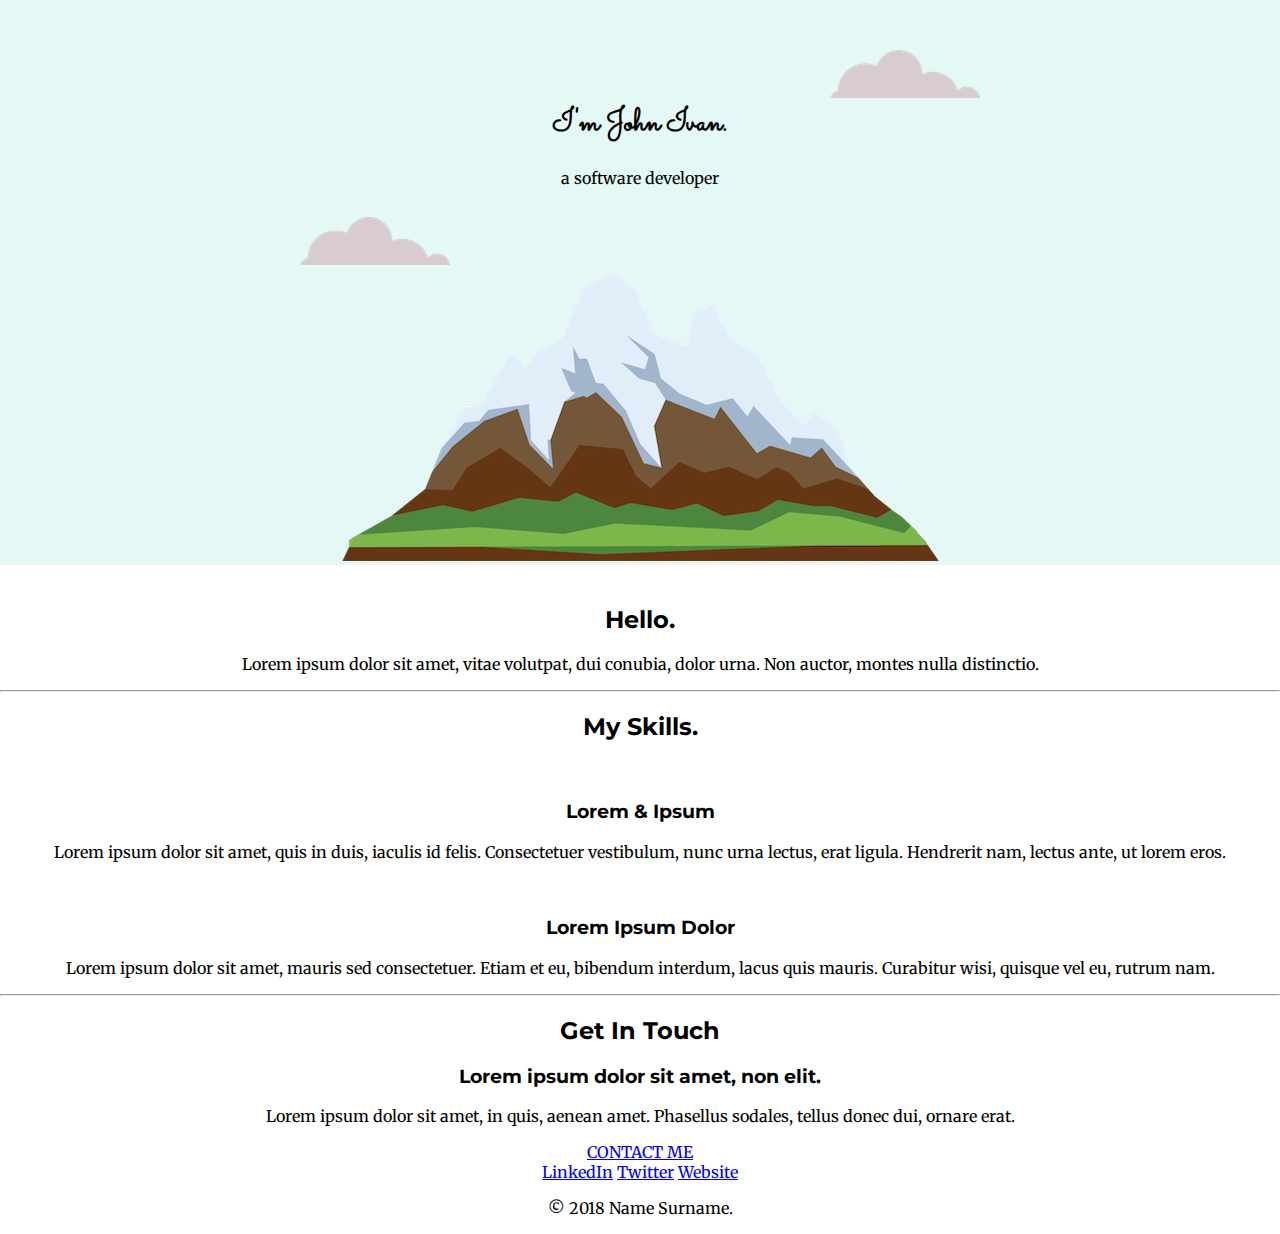
==== index.html @ 3b771c4a "Add Base HTML" ====
<!DOCTYPE html>
<html lang="en">
  <head>
    <meta charset="UTF-8" />
    <meta name="viewport" content="width=device-width, initial-scale=1.0" />
    <title>John Ivan Puayap</title>
    <link rel="stylesheet" href="css/styles.css" />
    <link rel="icon" href="icon.ico" />
    <link rel="preconnect" href="https://fonts.googleapis.com" />
    <link rel="preconnect" href="https://fonts.gstatic.com" crossorigin />
    <link
      href="https://fonts.googleapis.com/css2?family=Merriweather&family=Montserrat&family=Sacramento&display=swap"
      rel="stylesheet"
    />
  </head>
  <body>
    <div class="top-container">
      <img class="top-cloud" src="/images/cloud.png" alt="An art of a cloud" />

      <h1>I'm John Ivan.</h1>
      <p>a software developer</p>
      <img
        class="bottom-cloud"
        src="/images/cloud.png"
        alt="An art of a cloud"
      />
      <img src="/images/mountain.png" alt="An art of a mountain" />
    </div>
    <div class="middle-container">
      <div class="profile">
        <img src="" alt="" />
        <h2>Hello.</h2>
        <p>
          Lorem ipsum dolor sit amet, vitae volutpat, dui conubia, dolor urna.
          Non auctor, montes nulla distinctio.
        </p>
      </div>
      <hr />
      <div class="skills">
        <h2>My Skills.</h2>
        <div class="skill-row">
          <img class="" src="" alt="" />
          <h3>Lorem & Ipsum</h3>
          <p>
            Lorem ipsum dolor sit amet, quis in duis, iaculis id felis.
            Consectetuer vestibulum, nunc urna lectus, erat ligula. Hendrerit
            nam, lectus ante, ut lorem eros.
          </p>
        </div>
        <div class="skill-row">
          <img class="" src="" alt="" />
          <h3>Lorem Ipsum Dolor</h3>
          <p>
            Lorem ipsum dolor sit amet, mauris sed consectetuer. Etiam et eu,
            bibendum interdum, lacus quis mauris. Curabitur wisi, quisque vel
            eu, rutrum nam.
          </p>
        </div>
      </div>
      <hr />
      <div class="contact-me">
        <h2>Get In Touch</h2>
        <h3>Lorem ipsum dolor sit amet, non elit.</h3>
        <p>
          Lorem ipsum dolor sit amet, in quis, aenean amet. Phasellus sodales,
          tellus donec dui, ornare erat.
        </p>
        <a class="btn" href="mailto:name@email.com">CONTACT ME</a>
      </div>
    </div>

    <div class="bottom-container">
      <a class="footer-link" href="https://www.linkedin.com/">LinkedIn</a>
      <a class="footer-link" href="https://twitter.com/">Twitter</a>
      <a class="footer-link" href="https://www.appbrewery.co/">Website</a>
      <p>© 2018 Name Surname.</p>
    </div>
  </body>
</html>
---- css/styles.css ----
body {
  margin: 0;
  text-align: center;
  font-family: "Merriweather", serif;
}

h1 {
  margin-top: 0%;
  font-family: "Sacramento", cursive;
}

h2,
h3 {
  font-family: "Montserrat", sans-serif;
}

.top-cloud {
  position: absolute;
  top: 50px;
  right: 300px;
}

.bottom-cloud {
  position: absolute;
  left: 300px;
  bottom: 300px;
}

.top-container {
  background-color: #e4f9f5;
  padding-top: 100px;
  position: relative;
}
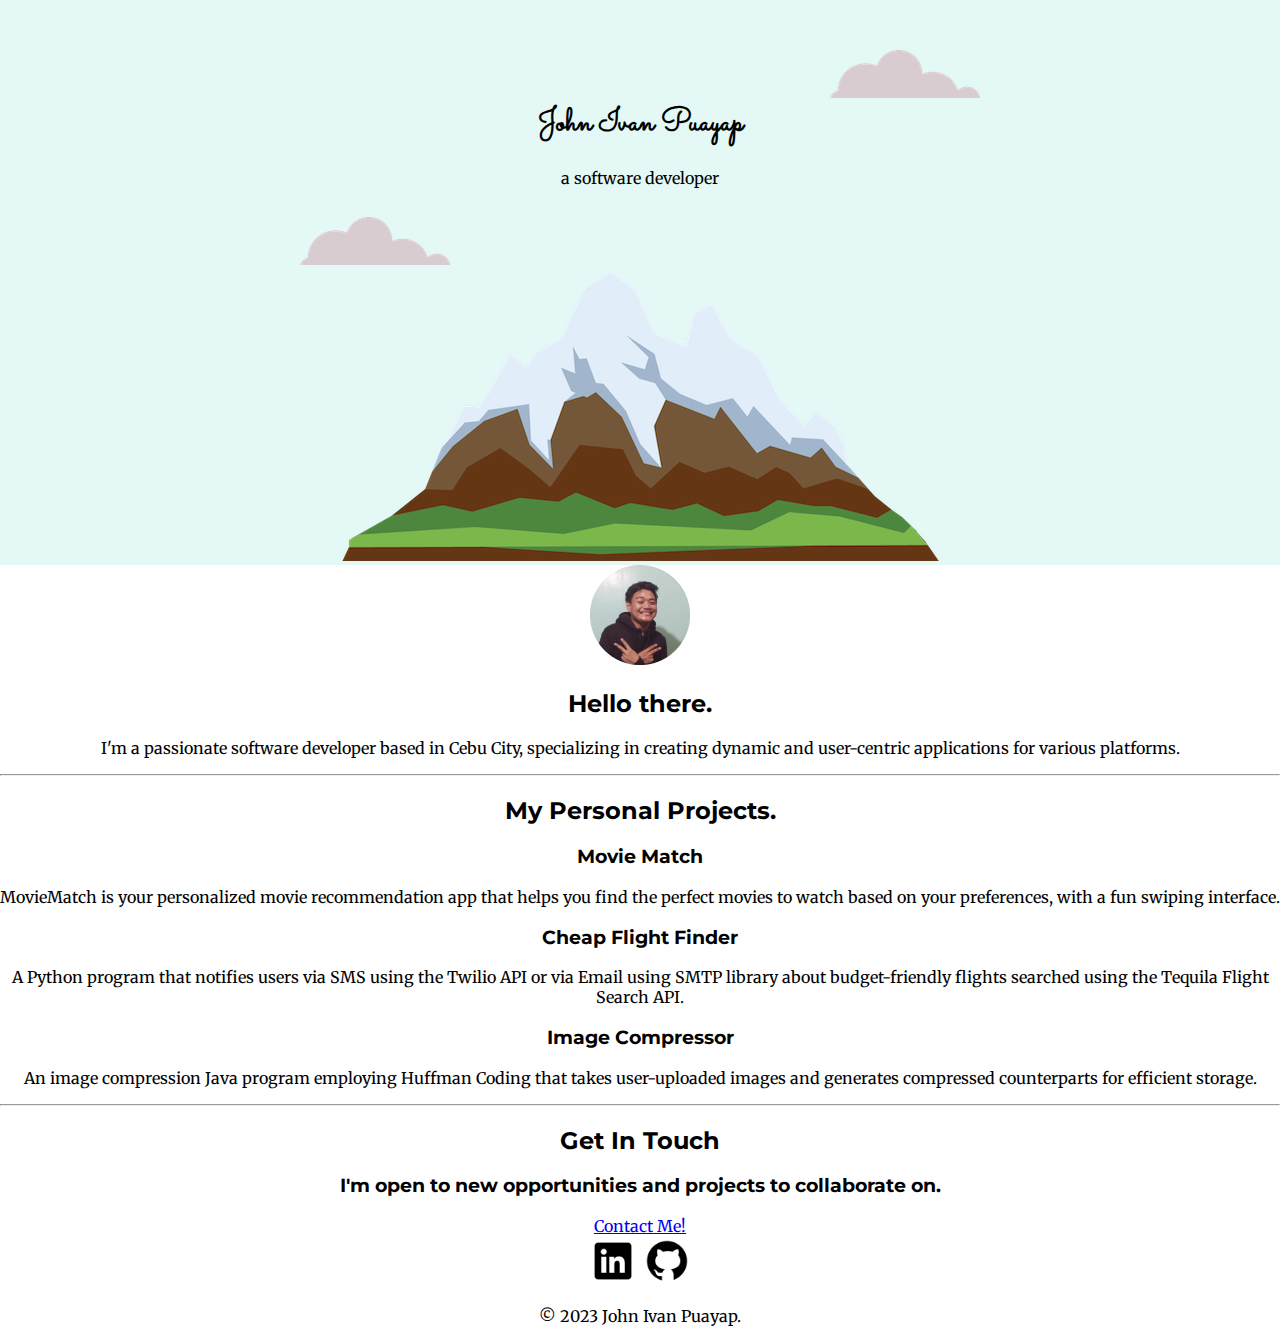
==== commit 83d0b4ab: "Add Details and Images" ====
--- a/index.html
+++ b/index.html
@@ -5,7 +5,7 @@
     <meta name="viewport" content="width=device-width, initial-scale=1.0" />
     <title>John Ivan Puayap</title>
     <link rel="stylesheet" href="css/styles.css" />
-    <link rel="icon" href="icon.ico" />
+    <link rel="icon" href="images/icon.co" />
     <link rel="preconnect" href="https://fonts.googleapis.com" />
     <link rel="preconnect" href="https://fonts.gstatic.com" crossorigin />
     <link
@@ -15,65 +15,80 @@
   </head>
   <body>
     <div class="top-container">
-      <img class="top-cloud" src="/images/cloud.png" alt="An art of a cloud" />
+      <img class="top-cloud" src="images/cloud.png" alt="An art of a cloud" />
 
-      <h1>I'm John Ivan.</h1>
+      <h1>John Ivan Puayap</h1>
       <p>a software developer</p>
       <img
         class="bottom-cloud"
-        src="/images/cloud.png"
+        src="images/cloud.png"
         alt="An art of a cloud"
       />
-      <img src="/images/mountain.png" alt="An art of a mountain" />
+      <img src="images/mountain.png" alt="An art of a mountain" />
     </div>
     <div class="middle-container">
       <div class="profile">
-        <img src="" alt="" />
-        <h2>Hello.</h2>
+        <img src="images/john ivan.png" alt="" width="100" height="100" />
+        <h2>Hello there.</h2>
         <p>
-          Lorem ipsum dolor sit amet, vitae volutpat, dui conubia, dolor urna.
-          Non auctor, montes nulla distinctio.
+          I'm a passionate software developer based in Cebu City, specializing
+          in creating dynamic and user-centric applications for various
+          platforms.
         </p>
       </div>
       <hr />
-      <div class="skills">
-        <h2>My Skills.</h2>
-        <div class="skill-row">
-          <img class="" src="" alt="" />
-          <h3>Lorem & Ipsum</h3>
+      <div class="project">
+        <h2>My Personal Projects.</h2>
+        <div class="project-row">
+          <h3>Movie Match</h3>
           <p>
-            Lorem ipsum dolor sit amet, quis in duis, iaculis id felis.
-            Consectetuer vestibulum, nunc urna lectus, erat ligula. Hendrerit
-            nam, lectus ante, ut lorem eros.
+            MovieMatch is your personalized movie recommendation app that helps
+            you find the perfect movies to watch based on your preferences, with
+            a fun swiping interface.
           </p>
         </div>
-        <div class="skill-row">
-          <img class="" src="" alt="" />
-          <h3>Lorem Ipsum Dolor</h3>
+        <div class="project-row">
+          <h3>Cheap Flight Finder</h3>
           <p>
-            Lorem ipsum dolor sit amet, mauris sed consectetuer. Etiam et eu,
-            bibendum interdum, lacus quis mauris. Curabitur wisi, quisque vel
-            eu, rutrum nam.
+            A Python program that notifies users via SMS using the Twilio API or
+            via Email using SMTP library about budget-friendly flights searched
+            using the Tequila Flight Search API.
+          </p>
+        </div>
+        <div class="project-row">
+          <h3>Image Compressor</h3>
+          <p>
+            An image compression Java program employing Huffman Coding that
+            takes user-uploaded images and generates compressed counterparts for
+            efficient storage.
           </p>
         </div>
       </div>
       <hr />
       <div class="contact-me">
         <h2>Get In Touch</h2>
-        <h3>Lorem ipsum dolor sit amet, non elit.</h3>
-        <p>
-          Lorem ipsum dolor sit amet, in quis, aenean amet. Phasellus sodales,
-          tellus donec dui, ornare erat.
-        </p>
-        <a class="btn" href="mailto:name@email.com">CONTACT ME</a>
+        <h3>I'm open to new opportunities and projects to collaborate on.</h3>
+        <a class="btn" href="mailto:johnivanpuayap@gmail.com">Contact Me!</a>
       </div>
     </div>
 
     <div class="bottom-container">
-      <a class="footer-link" href="https://www.linkedin.com/">LinkedIn</a>
-      <a class="footer-link" href="https://twitter.com/">Twitter</a>
-      <a class="footer-link" href="https://www.appbrewery.co/">Website</a>
-      <p>© 2018 Name Surname.</p>
+      <a class="footer-link" href="https://www.linkedin.com/in/johnivanpuayap/">
+        <img
+          src="images/linkedin.png"
+          alt="LinkedIn Logo"
+          width="50"
+          height="50"
+      /></a>
+      <a class="footer-link" href="https://github.com/johnivanpuayap"
+        ><img
+          src="images/github.png"
+          alt="Github Logo"
+          width="50"
+          height="50"
+        />
+      </a>
+      <p>© 2023 John Ivan Puayap.</p>
     </div>
   </body>
 </html>
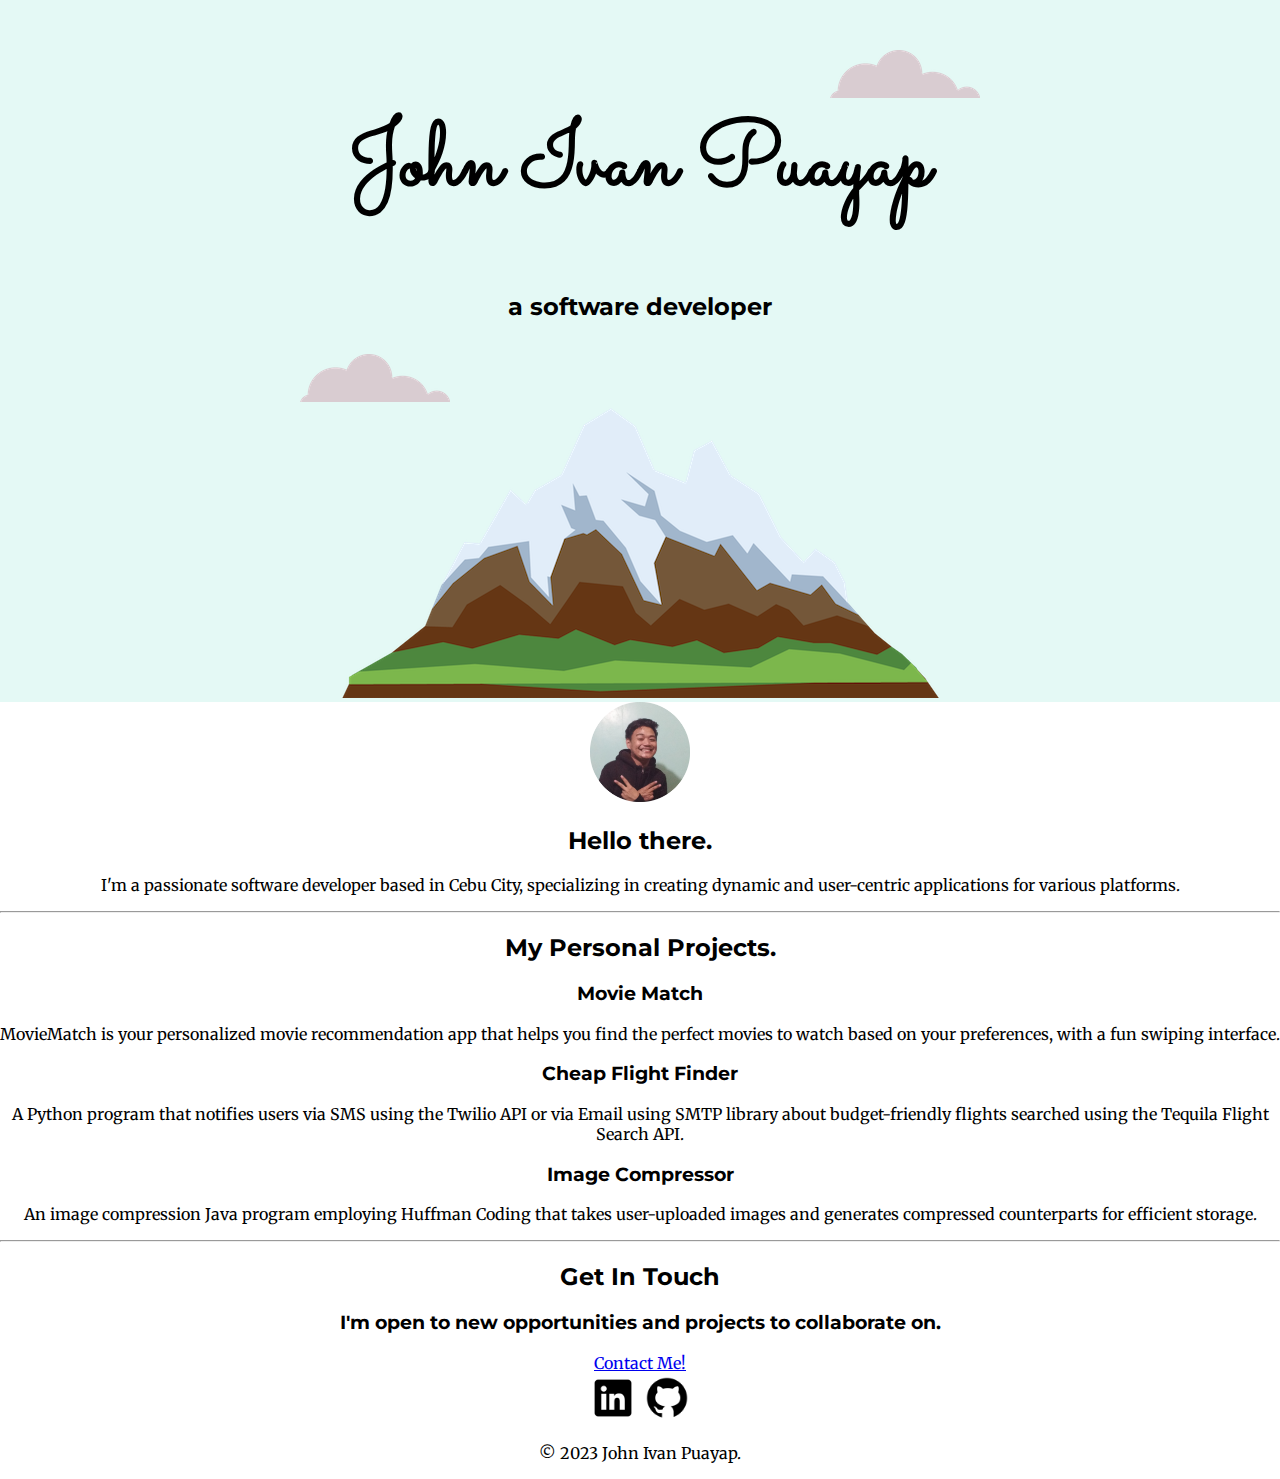
==== commit 8a3865fe: "Add details and images" ====
--- a/index.html
+++ b/index.html
@@ -18,7 +18,7 @@
       <img class="top-cloud" src="images/cloud.png" alt="An art of a cloud" />
 
       <h1>John Ivan Puayap</h1>
-      <p>a software developer</p>
+      <h2>a software developer</h2>
       <img
         class="bottom-cloud"
         src="images/cloud.png"
--- a/css/styles.css
+++ b/css/styles.css
@@ -5,6 +5,7 @@
 }
 
 h1 {
+  font-size: 5.625em;
   margin-top: 0%;
   font-family: "Sacramento", cursive;
 }
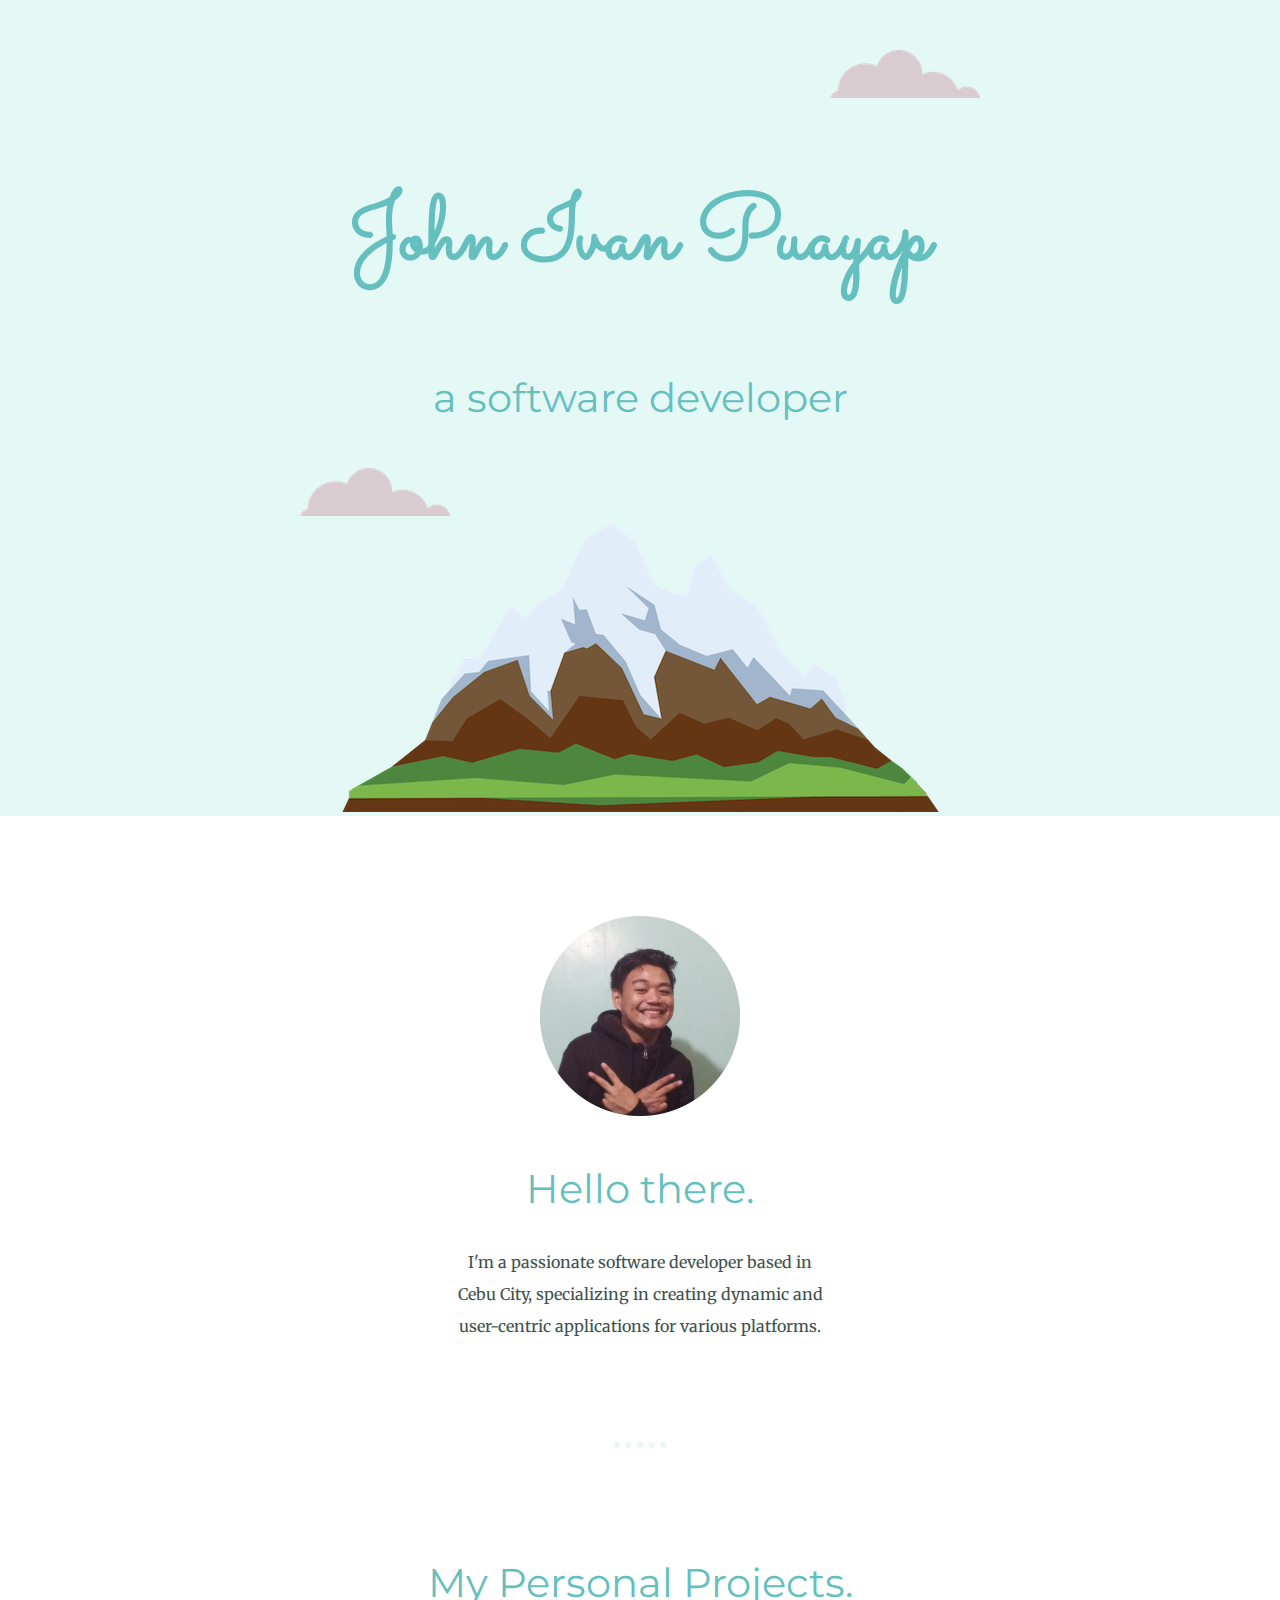
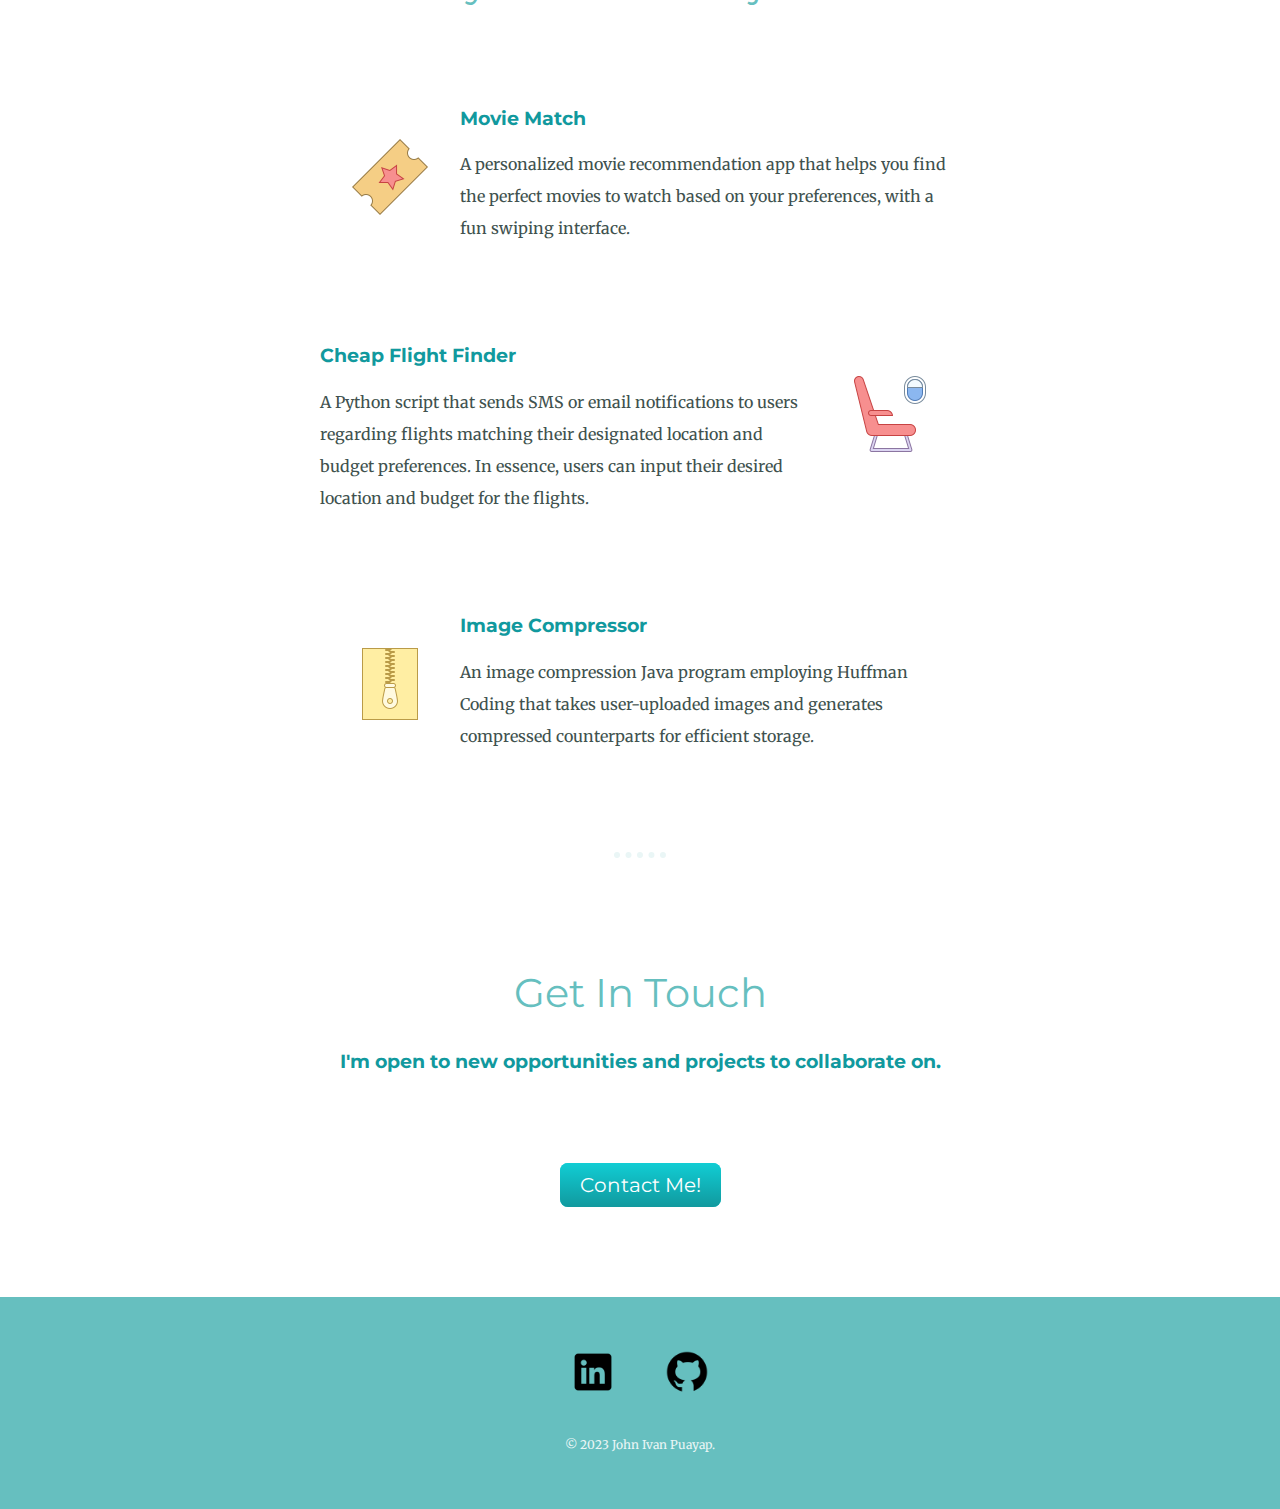
==== commit dc61f84c: "Final Update for End Specifications" ====
--- a/index.html
+++ b/index.html
@@ -5,7 +5,7 @@
     <meta name="viewport" content="width=device-width, initial-scale=1.0" />
     <title>John Ivan Puayap</title>
     <link rel="stylesheet" href="css/styles.css" />
-    <link rel="icon" href="images/icon.co" />
+    <link rel="icon" href="images/icon.ico" />
     <link rel="preconnect" href="https://fonts.googleapis.com" />
     <link rel="preconnect" href="https://fonts.gstatic.com" crossorigin />
     <link
@@ -28,9 +28,9 @@
     </div>
     <div class="middle-container">
       <div class="profile">
-        <img src="images/john ivan.png" alt="" width="100" height="100" />
+        <img src="images/john ivan.png" alt="" width="200" height="200" />
         <h2>Hello there.</h2>
-        <p>
+        <p class="intro">
           I'm a passionate software developer based in Cebu City, specializing
           in creating dynamic and user-centric applications for various
           platforms.
@@ -40,22 +40,38 @@
       <div class="project">
         <h2>My Personal Projects.</h2>
         <div class="project-row">
+          <img
+            class="movie-img"
+            src="images/movie.png"
+            alt="An art of a movie ticket"
+          />
           <h3>Movie Match</h3>
           <p>
-            MovieMatch is your personalized movie recommendation app that helps
-            you find the perfect movies to watch based on your preferences, with
-            a fun swiping interface.
+            A personalized movie recommendation app that helps you find the
+            perfect movies to watch based on your preferences, with a fun
+            swiping interface.
           </p>
         </div>
         <div class="project-row">
+          <img
+            class="flight-img"
+            src="images/flight.png"
+            alt="An art of a flight seat"
+          />
           <h3>Cheap Flight Finder</h3>
           <p>
-            A Python program that notifies users via SMS using the Twilio API or
-            via Email using SMTP library about budget-friendly flights searched
-            using the Tequila Flight Search API.
+            A Python script that sends SMS or email notifications to users
+            regarding flights matching their designated location and budget
+            preferences. In essence, users can input their desired location and
+            budget for the flights.
           </p>
         </div>
         <div class="project-row">
+          <img
+            class="compression-img"
+            src="images/compression.png"
+            alt="An art of a compressed folder"
+          />
           <h3>Image Compressor</h3>
           <p>
             An image compression Java program employing Huffman Coding that
--- a/css/styles.css
+++ b/css/styles.css
@@ -1,30 +1,64 @@
 body {
+  color: #40514e;
+  font-family: "Merriweather", serif;
   margin: 0;
   text-align: center;
-  font-family: "Merriweather", serif;
 }
 
 h1 {
+  color: #66bfbf;
+  font-family: "Sacramento", cursive;
   font-size: 5.625em;
-  margin-top: 0%;
-  font-family: "Sacramento", cursive;
+  line-height: 2;
+  margin: 50px auto 0;
 }
 
-h2,
+h2 {
+  color: #66bfbf;
+  font-family: "Montserrat", sans-serif;
+  font-size: 2.5em;
+  font-weight: normal;
+  padding-top: 10px;
+}
+
 h3 {
   font-family: "Montserrat", sans-serif;
+  color: #11999e;
+}
+
+hr {
+  border-style: none;
+  border-top: 6px dotted #eaf6f6;
+  width: 4%;
+  margin: 100px auto;
+}
+
+p {
+  line-height: 2;
+}
+
+.bottom-container a {
+  color: #11999e;
+  font-family: "Montserrat", sans-serif;
+  margin: 10px 20px;
+}
+
+.bottom-container p {
+  color: #eaf6f6;
+  font-size: 0.75rem;
+  padding: 20px 0;
 }
 
 .top-cloud {
   position: absolute;
+  right: 300px;
   top: 50px;
-  right: 300px;
 }
 
 .bottom-cloud {
+  bottom: 300px;
   position: absolute;
   left: 300px;
-  bottom: 300px;
 }
 
 .top-container {
@@ -32,3 +66,66 @@
   padding-top: 100px;
   position: relative;
 }
+
+.middle-container {
+  margin: 100px 0;
+}
+
+.bottom-container {
+  background-color: #66bfbf;
+  padding: 50px 0 20px;
+}
+
+.project-row {
+  margin: 100px auto;
+  text-align: left;
+  width: 50%;
+}
+
+.movie-img,
+.compression-img {
+  float: left;
+  margin: 30px;
+}
+
+.flight-img {
+  float: right;
+  margin: 30px;
+}
+
+.intro {
+  width: 30%;
+  margin: auto;
+}
+
+.btn {
+  background: #11cdd4;
+  background-image: -webkit-linear-gradient(top, #11cdd4, #11999e);
+  background-image: -moz-linear-gradient(top, #11cdd4, #11999e);
+  background-image: -ms-linear-gradient(top, #11cdd4, #11999e);
+  background-image: -o-linear-gradient(top, #11cdd4, #11999e);
+  background-image: linear-gradient(to bottom, #11cdd4, #11999e);
+  -webkit-border-radius: 8;
+  -moz-border-radius: 8;
+  border-radius: 8px;
+  font-family: "Montserrat", sans-serif;
+  color: #ffffff;
+  font-size: 20px;
+  padding: 10px 20px;
+  text-decoration: none;
+  margin-top: 1000px;
+}
+
+.btn:hover {
+  background: #30e3cb;
+  background-image: -webkit-linear-gradient(top, #30e3cb, #2bc4ad);
+  background-image: -moz-linear-gradient(top, #30e3cb, #2bc4ad);
+  background-image: -ms-linear-gradient(top, #30e3cb, #2bc4ad);
+  background-image: -o-linear-gradient(top, #30e3cb, #2bc4ad);
+  background-image: linear-gradient(to bottom, #30e3cb, #2bc4ad);
+  text-decoration: none;
+}
+
+.contact-me h3 {
+  margin-bottom: 100px;
+}
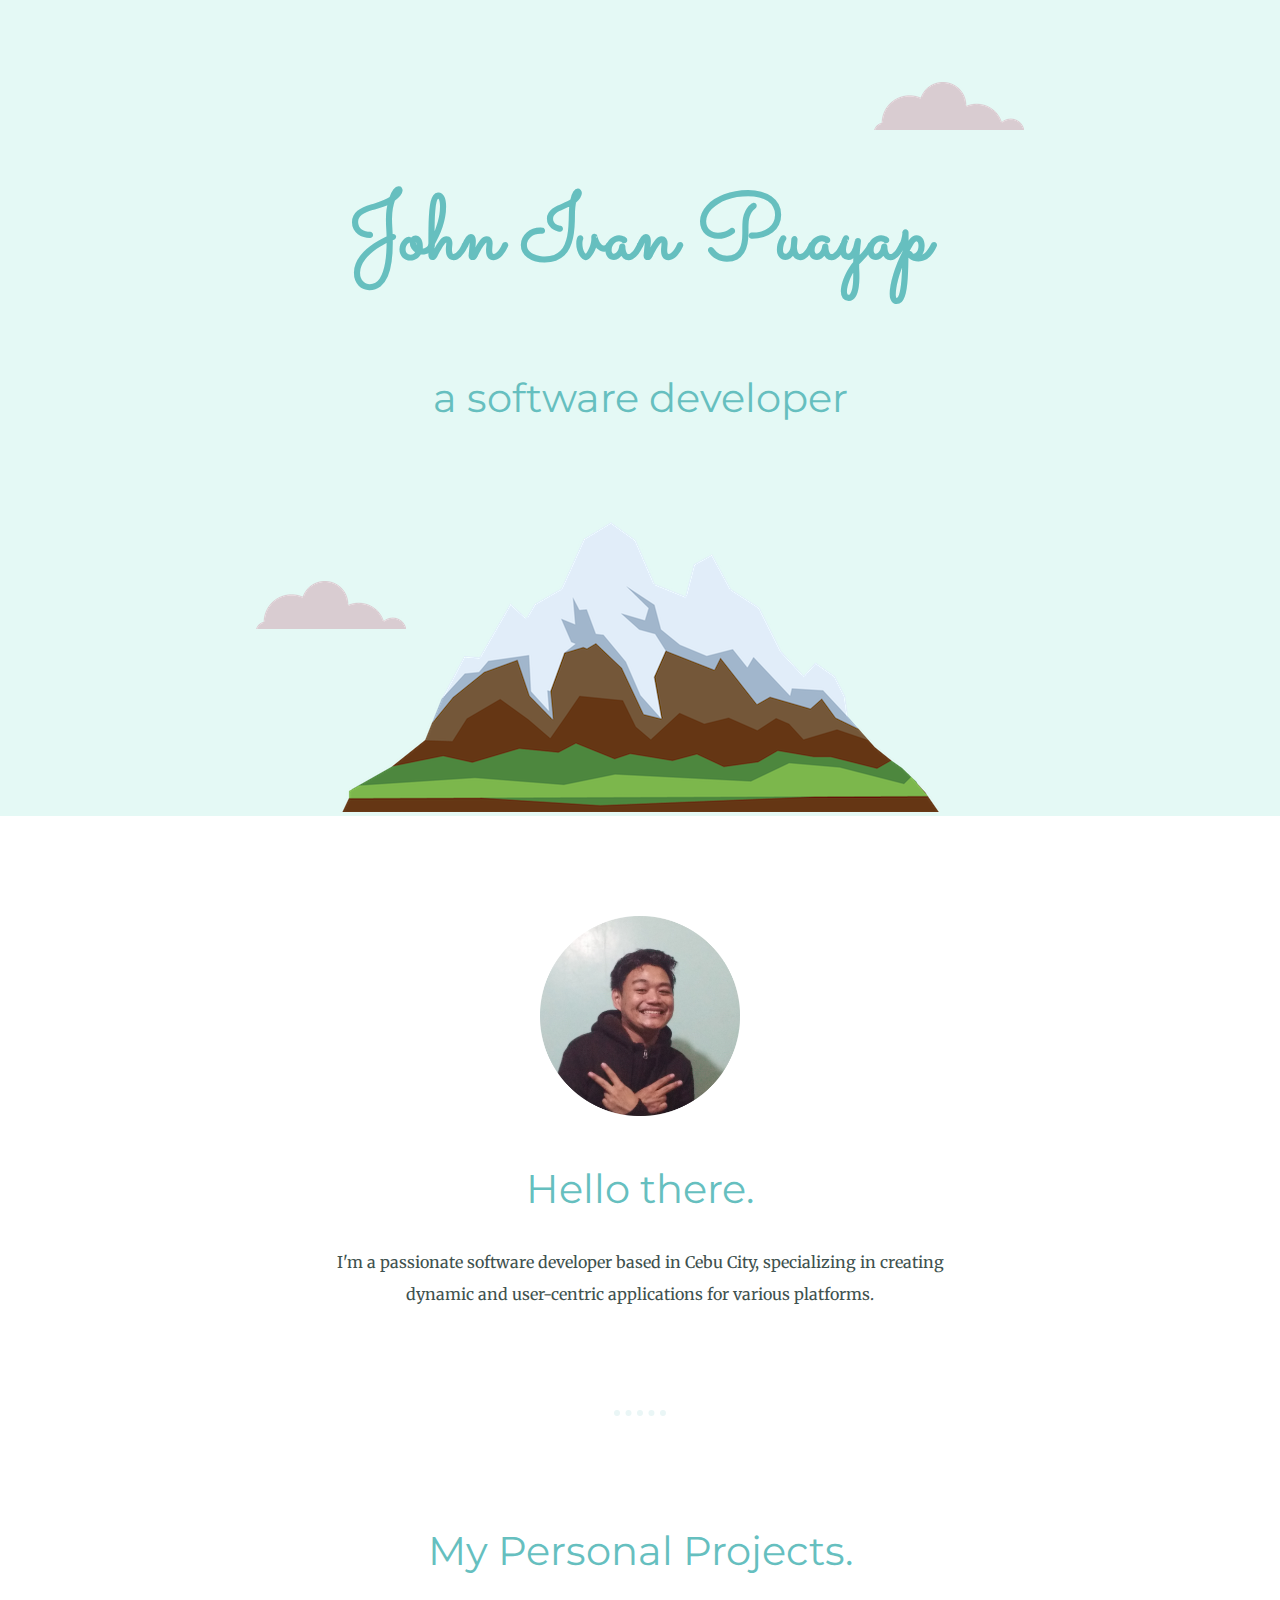
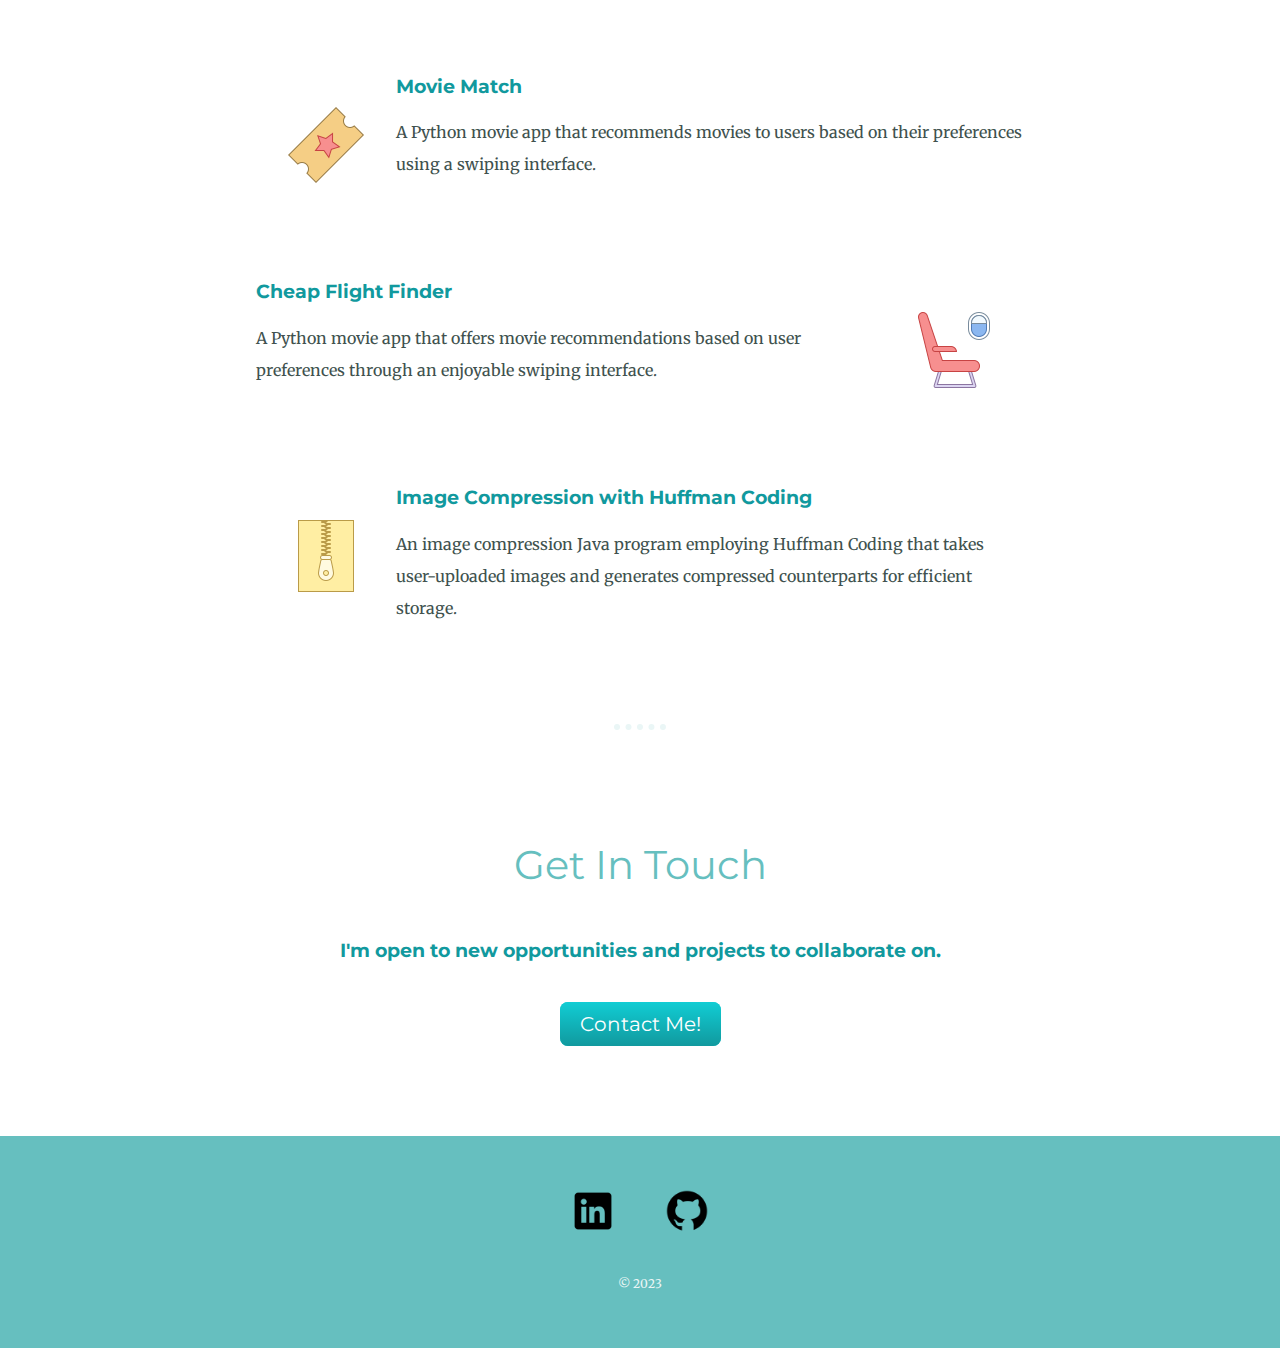
==== commit 6a2142df: "Fix Responsive Issues" ====
--- a/index.html
+++ b/index.html
@@ -24,7 +24,11 @@
         src="images/cloud.png"
         alt="An art of a cloud"
       />
-      <img src="images/mountain.png" alt="An art of a mountain" />
+      <img
+        class="mountain-img"
+        src="images/mountain.png"
+        alt="An art of a mountain"
+      />
     </div>
     <div class="middle-container">
       <div class="profile">
@@ -47,9 +51,8 @@
           />
           <h3>Movie Match</h3>
           <p>
-            A personalized movie recommendation app that helps you find the
-            perfect movies to watch based on your preferences, with a fun
-            swiping interface.
+            A Python movie app that recommends movies to users based on their
+            preferences using a swiping interface.
           </p>
         </div>
         <div class="project-row">
@@ -60,10 +63,8 @@
           />
           <h3>Cheap Flight Finder</h3>
           <p>
-            A Python script that sends SMS or email notifications to users
-            regarding flights matching their designated location and budget
-            preferences. In essence, users can input their desired location and
-            budget for the flights.
+            A Python movie app that offers movie recommendations based on user
+            preferences through an enjoyable swiping interface.
           </p>
         </div>
         <div class="project-row">
@@ -72,7 +73,7 @@
             src="images/compression.png"
             alt="An art of a compressed folder"
           />
-          <h3>Image Compressor</h3>
+          <h3>Image Compression with Huffman Coding</h3>
           <p>
             An image compression Java program employing Huffman Coding that
             takes user-uploaded images and generates compressed counterparts for
@@ -104,7 +105,7 @@
           height="50"
         />
       </a>
-      <p>© 2023 John Ivan Puayap.</p>
+      <p>© 2023</p>
     </div>
   </body>
 </html>
--- a/css/styles.css
+++ b/css/styles.css
@@ -51,14 +51,14 @@
 
 .top-cloud {
   position: absolute;
-  right: 300px;
-  top: 50px;
+  right: 20%;
+  top: 10%;
 }
 
 .bottom-cloud {
-  bottom: 300px;
+  bottom: 23%;
   position: absolute;
-  left: 300px;
+  left: 20%;
 }
 
 .top-container {
@@ -79,7 +79,7 @@
 .project-row {
   margin: 100px auto;
   text-align: left;
-  width: 50%;
+  width: 60%;
 }
 
 .movie-img,
@@ -94,7 +94,7 @@
 }
 
 .intro {
-  width: 30%;
+  width: 50%;
   margin: auto;
 }
 
@@ -127,5 +127,11 @@
 }
 
 .contact-me h3 {
-  margin-bottom: 100px;
+  margin: 50px auto;
+  width: 50%;
 }
+
+.mountain-img {
+  max-width: 100%;
+  height: auto;
+}
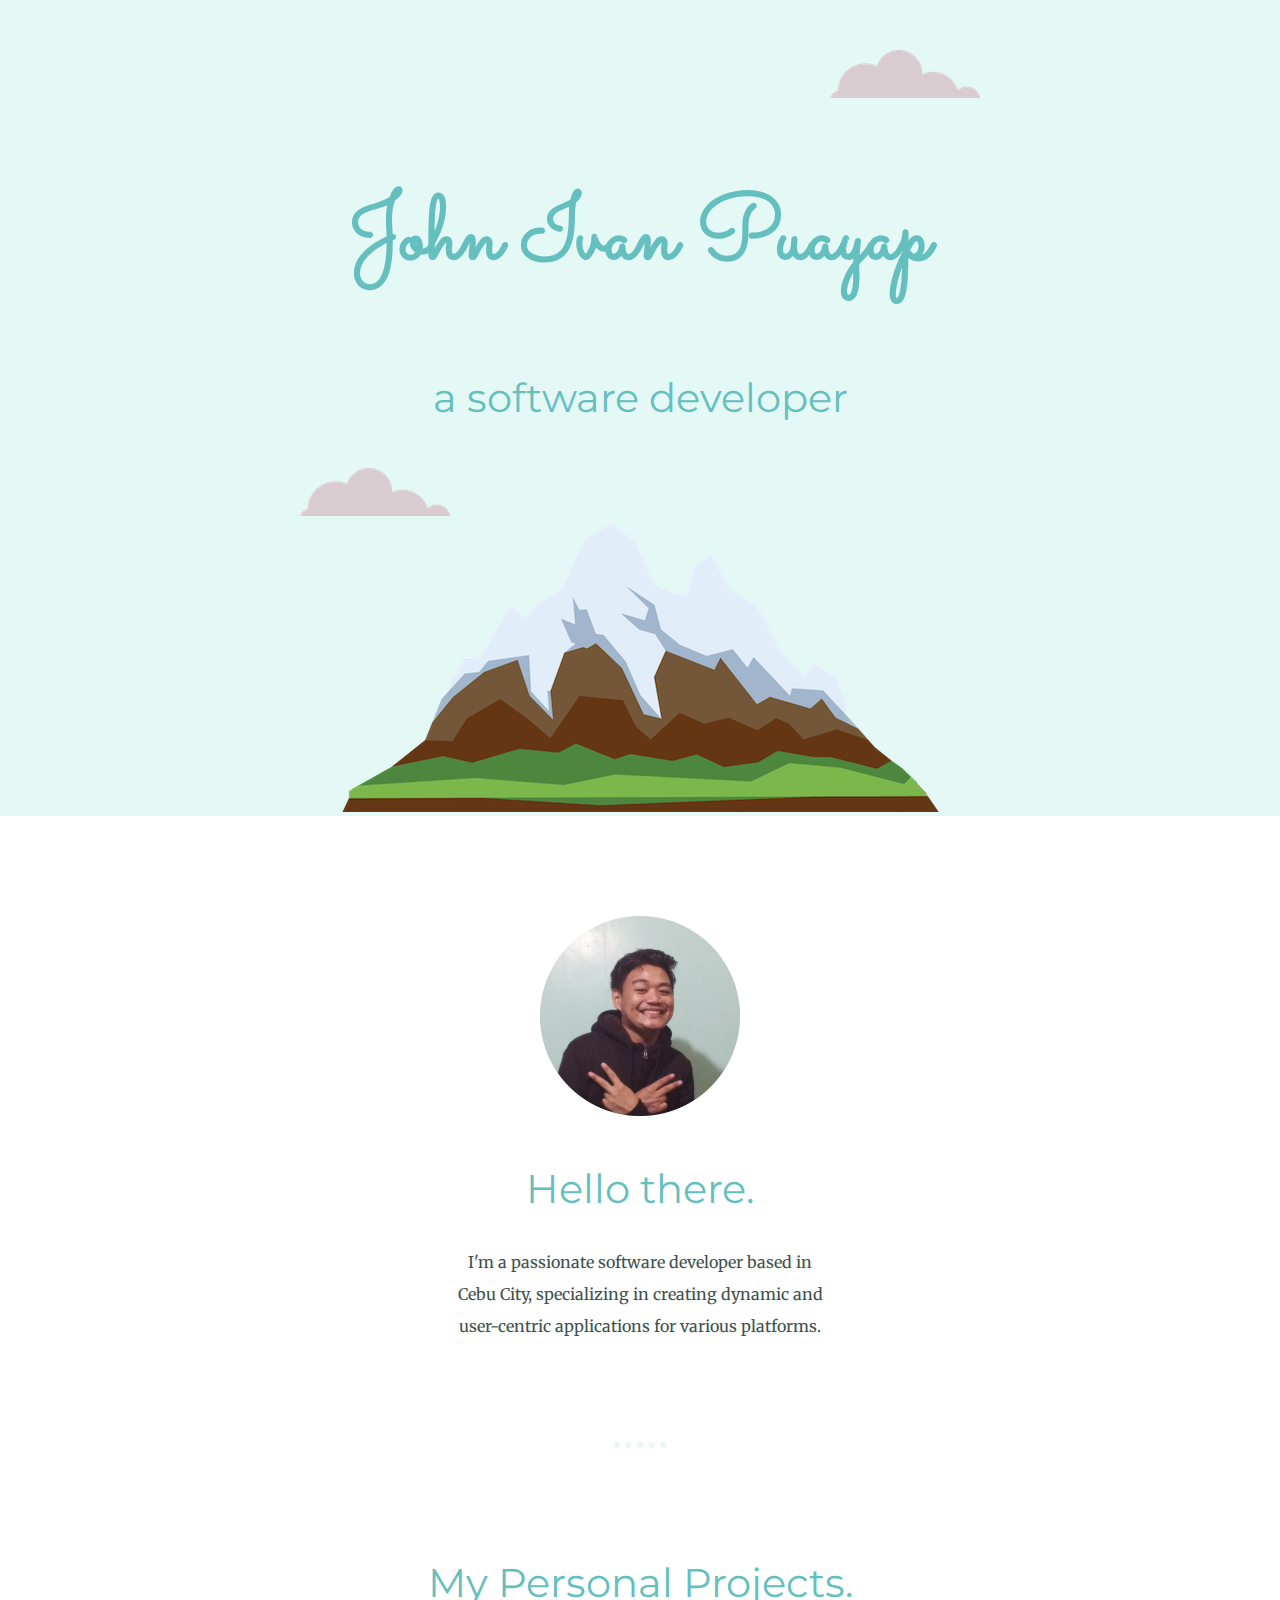
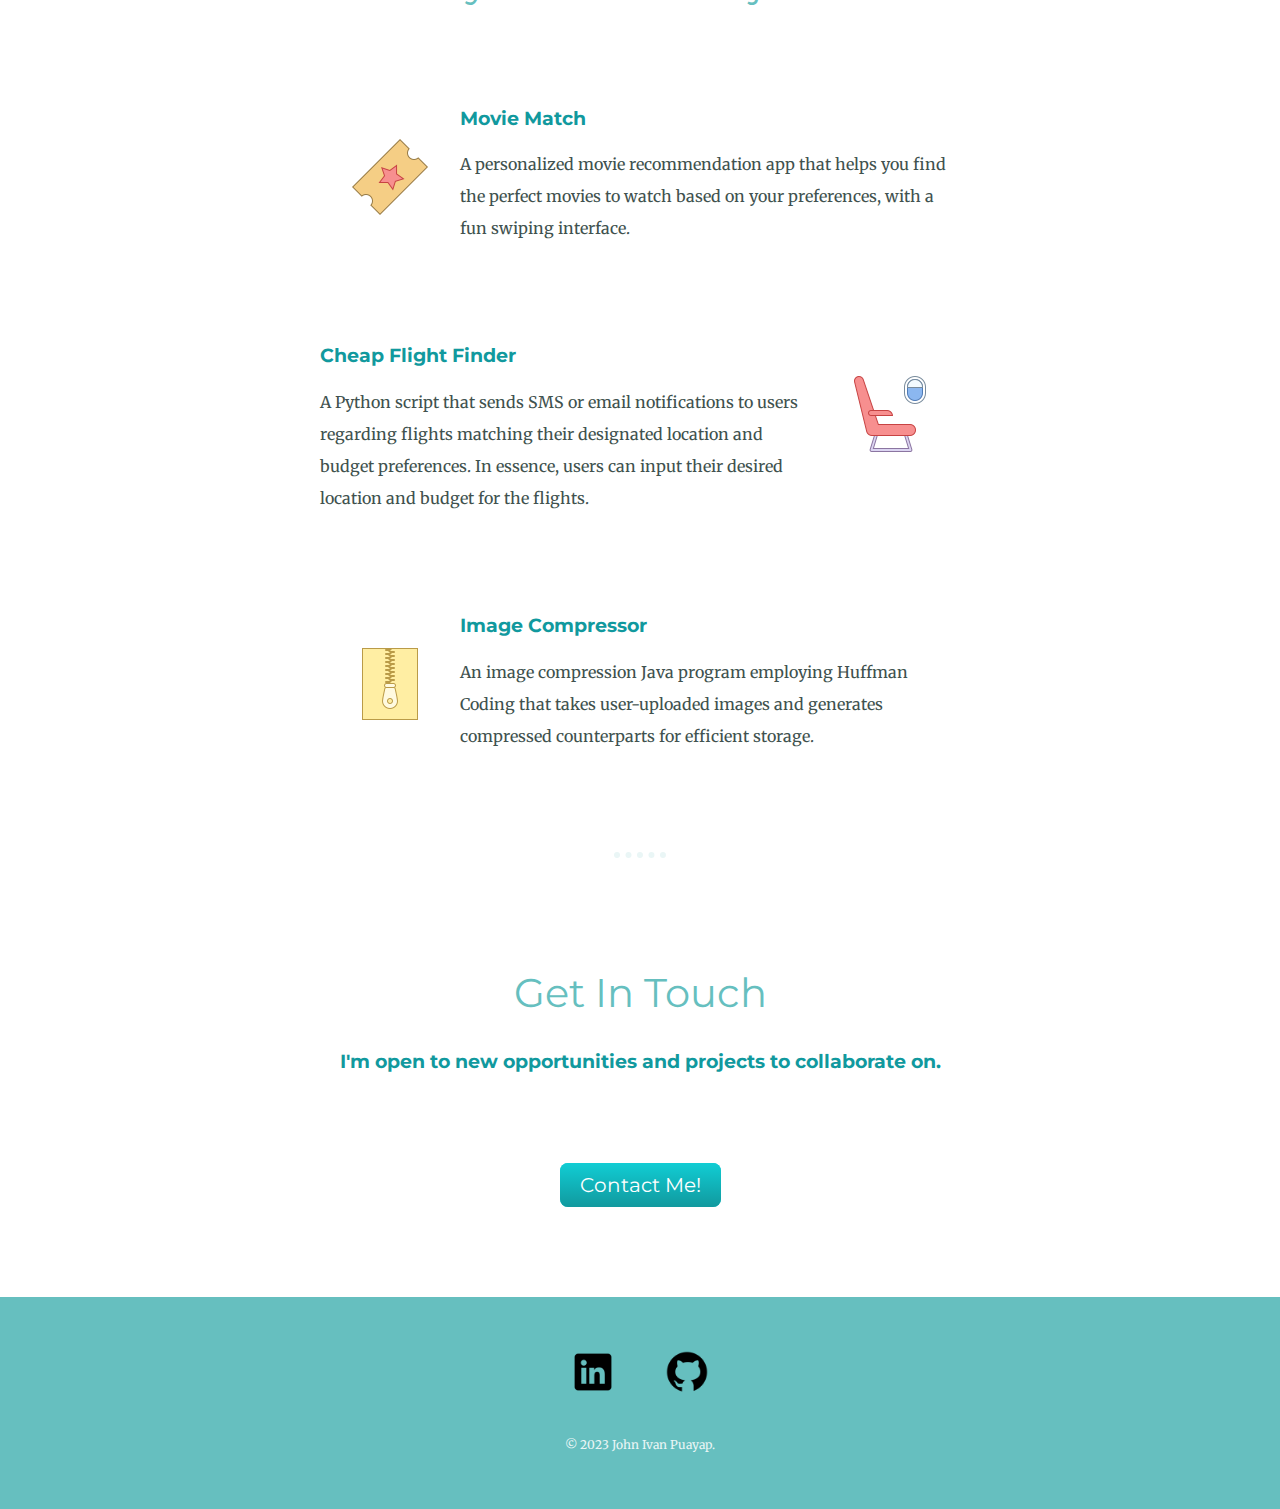
==== commit d2a2ff45: "Revert "Fix Responsive Issues"" ====
--- a/index.html
+++ b/index.html
@@ -24,11 +24,7 @@
         src="images/cloud.png"
         alt="An art of a cloud"
       />
-      <img
-        class="mountain-img"
-        src="images/mountain.png"
-        alt="An art of a mountain"
-      />
+      <img src="images/mountain.png" alt="An art of a mountain" />
     </div>
     <div class="middle-container">
       <div class="profile">
@@ -51,8 +47,9 @@
           />
           <h3>Movie Match</h3>
           <p>
-            A Python movie app that recommends movies to users based on their
-            preferences using a swiping interface.
+            A personalized movie recommendation app that helps you find the
+            perfect movies to watch based on your preferences, with a fun
+            swiping interface.
           </p>
         </div>
         <div class="project-row">
@@ -63,8 +60,10 @@
           />
           <h3>Cheap Flight Finder</h3>
           <p>
-            A Python movie app that offers movie recommendations based on user
-            preferences through an enjoyable swiping interface.
+            A Python script that sends SMS or email notifications to users
+            regarding flights matching their designated location and budget
+            preferences. In essence, users can input their desired location and
+            budget for the flights.
           </p>
         </div>
         <div class="project-row">
@@ -73,7 +72,7 @@
             src="images/compression.png"
             alt="An art of a compressed folder"
           />
-          <h3>Image Compression with Huffman Coding</h3>
+          <h3>Image Compressor</h3>
           <p>
             An image compression Java program employing Huffman Coding that
             takes user-uploaded images and generates compressed counterparts for
@@ -105,7 +104,7 @@
           height="50"
         />
       </a>
-      <p>© 2023</p>
+      <p>© 2023 John Ivan Puayap.</p>
     </div>
   </body>
 </html>
--- a/css/styles.css
+++ b/css/styles.css
@@ -51,14 +51,14 @@
 
 .top-cloud {
   position: absolute;
-  right: 20%;
-  top: 10%;
+  right: 300px;
+  top: 50px;
 }
 
 .bottom-cloud {
-  bottom: 23%;
+  bottom: 300px;
   position: absolute;
-  left: 20%;
+  left: 300px;
 }
 
 .top-container {
@@ -79,7 +79,7 @@
 .project-row {
   margin: 100px auto;
   text-align: left;
-  width: 60%;
+  width: 50%;
 }
 
 .movie-img,
@@ -94,7 +94,7 @@
 }
 
 .intro {
-  width: 50%;
+  width: 30%;
   margin: auto;
 }
 
@@ -127,11 +127,5 @@
 }
 
 .contact-me h3 {
-  margin: 50px auto;
-  width: 50%;
+  margin-bottom: 100px;
 }
-
-.mountain-img {
-  max-width: 100%;
-  height: auto;
-}
